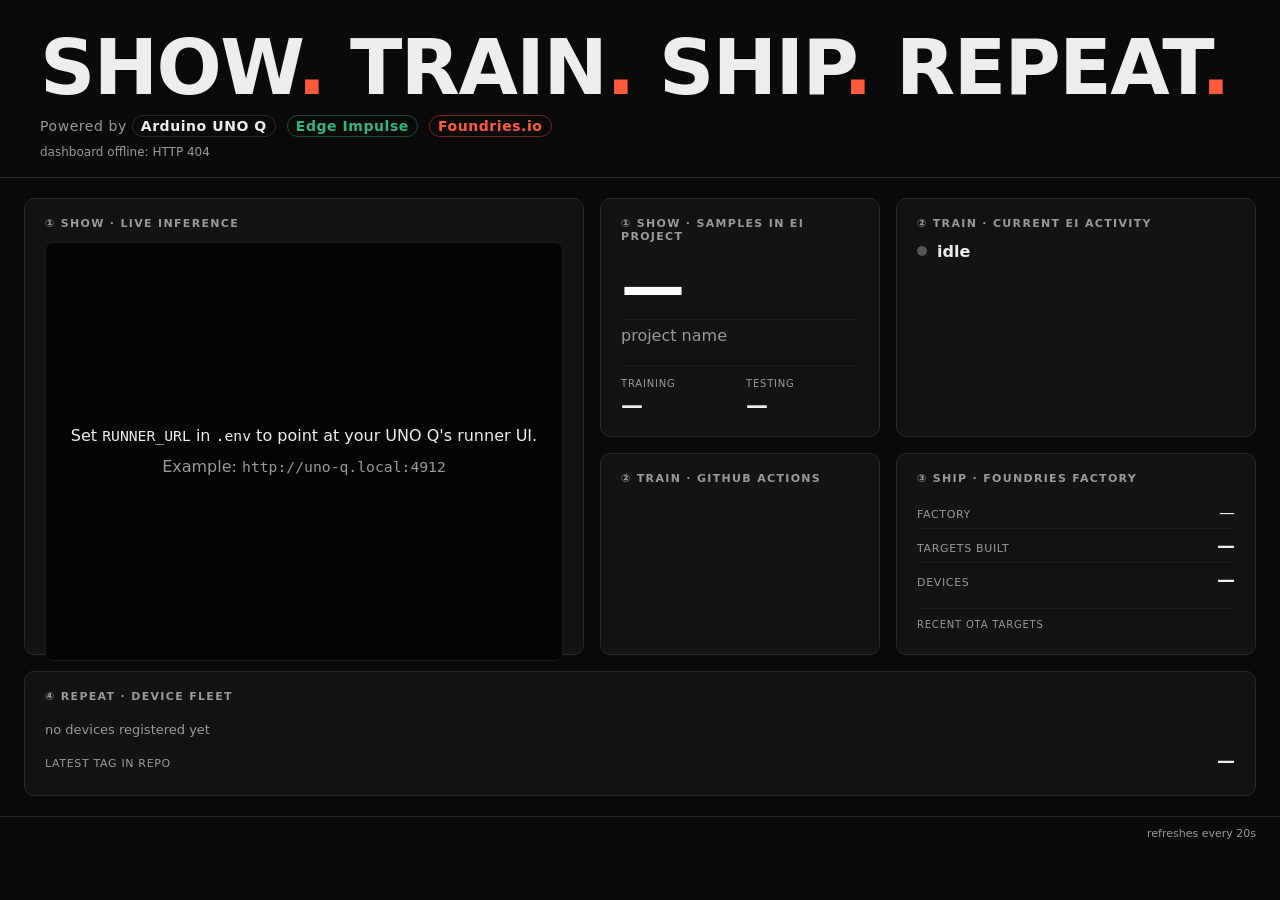
==== demo/dashboard/static/index.html @ d93740ee "feat(demo): booth dashboard — Show. Train. Ship. Repeat. live view A small FastAPI app that aggregat" ====
<!doctype html>
<html lang="en">
<head>
  <meta charset="utf-8">
  <meta name="viewport" content="width=device-width, initial-scale=1">
  <title>Show. Train. Ship. Repeat. — booth dashboard</title>
  <link rel="stylesheet" href="dashboard.css">
</head>
<body>
  <header class="hero">
    <h1>SHOW<span class="dot">.</span> TRAIN<span class="dot">.</span> SHIP<span class="dot">.</span> REPEAT<span class="dot">.</span></h1>
    <div class="subtitle">
      Powered by <span class="badge">Arduino UNO Q</span>
      <span class="badge ei">Edge Impulse</span>
      <span class="badge fnd">Foundries.io</span>
    </div>
    <div class="meta">
      <span id="lastUpdated">connecting…</span>
    </div>
  </header>

  <main class="grid">

    <section class="pane runner" id="runnerPane">
      <h2>① SHOW · live inference</h2>
      <div class="runner-frame">
        <iframe id="runnerIframe" title="edge-impulse-linux-runner" allow="camera"></iframe>
        <div id="runnerFallback" class="runner-fallback">
          <p>Set <code>RUNNER_URL</code> in <code>.env</code> to point at your UNO Q's runner UI.</p>
          <p class="muted">Example: <code>http://uno-q.local:4912</code></p>
        </div>
      </div>
    </section>

    <section class="pane samples">
      <h2>① SHOW · samples in EI project</h2>
      <div class="big-number" id="totalCount">—</div>
      <div class="line">
        <span id="projectName" class="muted">project name</span>
      </div>
      <div class="split">
        <div><label>training</label><span id="trainCount">—</span></div>
        <div><label>testing</label><span id="testCount">—</span></div>
      </div>
    </section>

    <section class="pane train">
      <h2>② TRAIN · current EI activity</h2>
      <div class="status" id="eiJobStatus">
        <span class="dot-led idle"></span>
        <span id="eiJobLabel">idle</span>
      </div>
      <ul class="job-list" id="eiJobList"></ul>
    </section>

    <section class="pane gh">
      <h2>② TRAIN · GitHub Actions</h2>
      <ul class="run-list" id="ghRunList"></ul>
    </section>

    <section class="pane ship">
      <h2>③ SHIP · Foundries factory</h2>
      <div class="line"><label>factory</label><span id="factoryName">—</span></div>
      <div class="line"><label>targets built</label><span id="targetCount" class="emph">—</span></div>
      <div class="line"><label>devices</label><span id="deviceCount" class="emph">—</span></div>
      <div class="versions">
        <label>recent OTA targets</label>
        <ul id="targetList"></ul>
      </div>
    </section>

    <section class="pane repeat">
      <h2>④ REPEAT · device fleet</h2>
      <ul class="device-list" id="deviceList">
        <li class="empty muted">no devices registered yet</li>
      </ul>
      <div class="line">
        <label>latest tag in repo</label>
        <span id="latestTag" class="emph">—</span>
      </div>
    </section>

  </main>

  <footer class="foot">
    <span id="repoName"></span>
    <span class="spacer"></span>
    <span id="pollNote" class="muted">refreshes every 20s</span>
  </footer>

  <script src="dashboard.js"></script>
</body>
</html>
---- demo/dashboard/static/dashboard.css ----
:root {
  --ink:   #0d0d0d;
  --soft:  #2a2a2a;
  --muted: #9a9a9a;
  --line:  #2a2a2a;
  --bg:    #0a0a0a;
  --pop:   #ff5a3b;     /* Foundries-ish */
  --ei:    #36b37e;     /* Edge Impulse-ish */
  --pane:  #131313;
  --led-idle:   #555;
  --led-go:     #36b37e;
  --led-warn:   #ffb020;
  --led-fail:   #ff4d3b;
}

* { box-sizing: border-box; }

html, body {
  margin: 0; padding: 0;
  background: var(--bg);
  color: #ededed;
  font-family: ui-sans-serif, system-ui, -apple-system, "Inter", "Helvetica Neue", Arial, sans-serif;
  -webkit-font-smoothing: antialiased;
}

code, .mono { font-family: ui-monospace, "JetBrains Mono", "SF Mono", Menlo, monospace; font-size: 0.92em; }

.hero {
  padding: 32px 40px 18px 40px;
  border-bottom: 1px solid var(--line);
}
.hero h1 {
  font-size: clamp(36px, 6vw, 80px);
  letter-spacing: -0.02em;
  line-height: 0.95;
  margin: 0;
  font-weight: 800;
}
.hero h1 .dot { color: var(--pop); }
.subtitle {
  margin-top: 10px;
  font-size: 14px;
  letter-spacing: 0.04em;
  color: var(--muted);
}
.badge {
  display: inline-block;
  padding: 2px 8px;
  border-radius: 999px;
  border: 1px solid var(--line);
  margin-right: 6px;
  font-weight: 600;
  color: #ededed;
}
.badge.ei  { color: var(--ei);  border-color: rgba(54,179,126,0.4); }
.badge.fnd { color: var(--pop); border-color: rgba(255,90,59,0.4); }

.meta {
  margin-top: 8px;
  font-size: 12px;
  color: var(--muted);
}

.grid {
  display: grid;
  grid-template-columns: 1.4fr 0.7fr 0.9fr;
  grid-template-rows: auto auto;
  gap: 16px;
  padding: 20px 24px;
}
.runner   { grid-column: 1; grid-row: 1 / span 2; }
.samples  { grid-column: 2; grid-row: 1; }
.train    { grid-column: 3; grid-row: 1; }
.gh       { grid-column: 2; grid-row: 2; }
.ship     { grid-column: 3; grid-row: 2; }
.repeat   { grid-column: 1 / span 3; grid-row: 3; }

@media (max-width: 1100px) {
  .grid { grid-template-columns: 1fr 1fr; grid-template-rows: auto; }
  .runner { grid-column: 1 / span 2; grid-row: auto; }
  .samples, .train, .gh, .ship, .repeat { grid-column: auto; grid-row: auto; }
  .repeat { grid-column: 1 / span 2; }
}

.pane {
  background: var(--pane);
  border: 1px solid var(--line);
  border-radius: 10px;
  padding: 18px 20px;
  min-height: 0;
}
.pane h2 {
  margin: 0 0 12px 0;
  font-size: 11px;
  letter-spacing: 0.12em;
  text-transform: uppercase;
  font-weight: 700;
  color: var(--muted);
}

.line {
  display: flex;
  justify-content: space-between;
  align-items: baseline;
  padding: 6px 0;
  border-top: 1px solid #1c1c1c;
}
.line:first-of-type { border-top: 0; }
.line label {
  font-size: 11px;
  letter-spacing: 0.06em;
  text-transform: uppercase;
  color: var(--muted);
}
.line .emph {
  font-weight: 700;
  font-size: 18px;
}

.big-number {
  font-size: clamp(40px, 5vw, 64px);
  font-weight: 800;
  line-height: 1;
  color: #fff;
  letter-spacing: -0.02em;
}
.muted { color: var(--muted); }

.split {
  display: grid;
  grid-template-columns: 1fr 1fr;
  gap: 12px;
  margin-top: 14px;
  padding-top: 12px;
  border-top: 1px solid #1c1c1c;
}
.split label {
  display: block;
  font-size: 10px;
  letter-spacing: 0.08em;
  text-transform: uppercase;
  color: var(--muted);
  margin-bottom: 4px;
}
.split span {
  font-size: 22px;
  font-weight: 700;
}

.runner-frame {
  position: relative;
  width: 100%;
  height: 100%;
  min-height: 320px;
  border-radius: 8px;
  overflow: hidden;
  background: #050505;
  border: 1px solid #1c1c1c;
}
.runner-frame iframe {
  position: absolute; inset: 0;
  width: 100%; height: 100%;
  border: 0;
  background: #050505;
}
.runner-fallback {
  position: absolute; inset: 0;
  display: flex; flex-direction: column;
  align-items: center; justify-content: center;
  text-align: center;
  padding: 24px;
}
.runner-fallback p { margin: 6px 0; }

.status {
  display: flex;
  align-items: center;
  gap: 10px;
  font-weight: 600;
  margin-bottom: 10px;
}
.dot-led {
  width: 10px; height: 10px;
  border-radius: 999px;
  background: var(--led-idle);
  display: inline-block;
}
.dot-led.go   { background: var(--led-go);   box-shadow: 0 0 12px rgba(54,179,126,0.6); }
.dot-led.warn { background: var(--led-warn); box-shadow: 0 0 12px rgba(255,176,32,0.6); }
.dot-led.fail { background: var(--led-fail); box-shadow: 0 0 12px rgba(255,77,59,0.6); }

ul.job-list, ul.run-list, ul.device-list, .versions ul {
  list-style: none;
  margin: 0;
  padding: 0;
  font-size: 13px;
}
ul.job-list li, ul.run-list li, ul.device-list li, .versions ul li {
  padding: 7px 0;
  border-top: 1px solid #1c1c1c;
  display: flex;
  justify-content: space-between;
  gap: 10px;
}
ul.job-list li:first-child, ul.run-list li:first-child,
ul.device-list li:first-child, .versions ul li:first-child {
  border-top: 0;
}

.run-status { font-size: 11px; padding: 1px 8px; border-radius: 999px; border: 1px solid #2a2a2a; }
.run-status.success    { color: var(--led-go);   border-color: rgba(54,179,126,0.4); }
.run-status.failure    { color: var(--led-fail); border-color: rgba(255,77,59,0.5); }
.run-status.in_progress, .run-status.queued {
  color: var(--led-warn); border-color: rgba(255,176,32,0.5);
}
.run-status.idle, .run-status.cancelled, .run-status.skipped { color: var(--muted); }

.versions { margin-top: 12px; padding-top: 10px; border-top: 1px solid #1c1c1c; }
.versions label {
  display: block;
  font-size: 10px;
  letter-spacing: 0.08em;
  text-transform: uppercase;
  color: var(--muted);
  margin-bottom: 6px;
}

.foot {
  display: flex;
  align-items: center;
  padding: 10px 24px 18px;
  font-size: 11px;
  color: var(--muted);
  border-top: 1px solid var(--line);
}
.foot .spacer { flex: 1; }

a, a:visited { color: inherit; text-decoration: none; }
a:hover { color: #fff; }
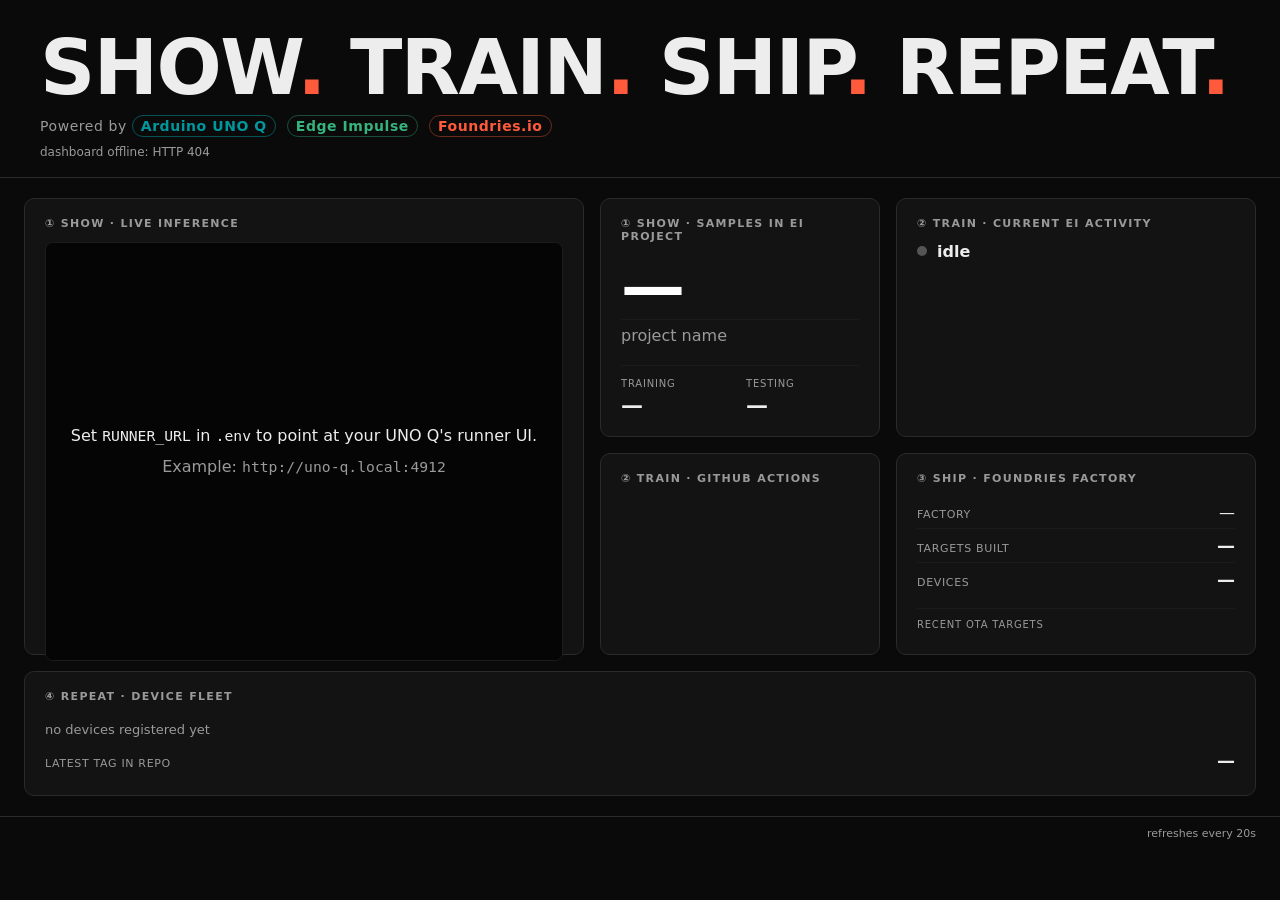
==== commit 3cabd9b1: "style: color the Arduino UNO Q badges in Arduino teal handout.html uses #008184 (Arduino's primary p" ====
--- a/demo/dashboard/static/index.html
+++ b/demo/dashboard/static/index.html
@@ -10,7 +10,7 @@
   <header class="hero">
     <h1>SHOW<span class="dot">.</span> TRAIN<span class="dot">.</span> SHIP<span class="dot">.</span> REPEAT<span class="dot">.</span></h1>
     <div class="subtitle">
-      Powered by <span class="badge">Arduino UNO Q</span>
+      Powered by <span class="badge ard">Arduino UNO Q</span>
       <span class="badge ei">Edge Impulse</span>
       <span class="badge fnd">Foundries.io</span>
     </div>
--- a/demo/dashboard/static/dashboard.css
+++ b/demo/dashboard/static/dashboard.css
@@ -6,6 +6,7 @@
   --bg:    #0a0a0a;
   --pop:   #ff5a3b;     /* Foundries-ish */
   --ei:    #36b37e;     /* Edge Impulse-ish */
+  --ard:   #00979d;     /* Arduino teal (brighter on dark bg) */
   --pane:  #131313;
   --led-idle:   #555;
   --led-go:     #36b37e;
@@ -52,6 +53,7 @@
   font-weight: 600;
   color: #ededed;
 }
+.badge.ard { color: var(--ard); border-color: rgba(0,151,157,0.5); }
 .badge.ei  { color: var(--ei);  border-color: rgba(54,179,126,0.4); }
 .badge.fnd { color: var(--pop); border-color: rgba(255,90,59,0.4); }
 
